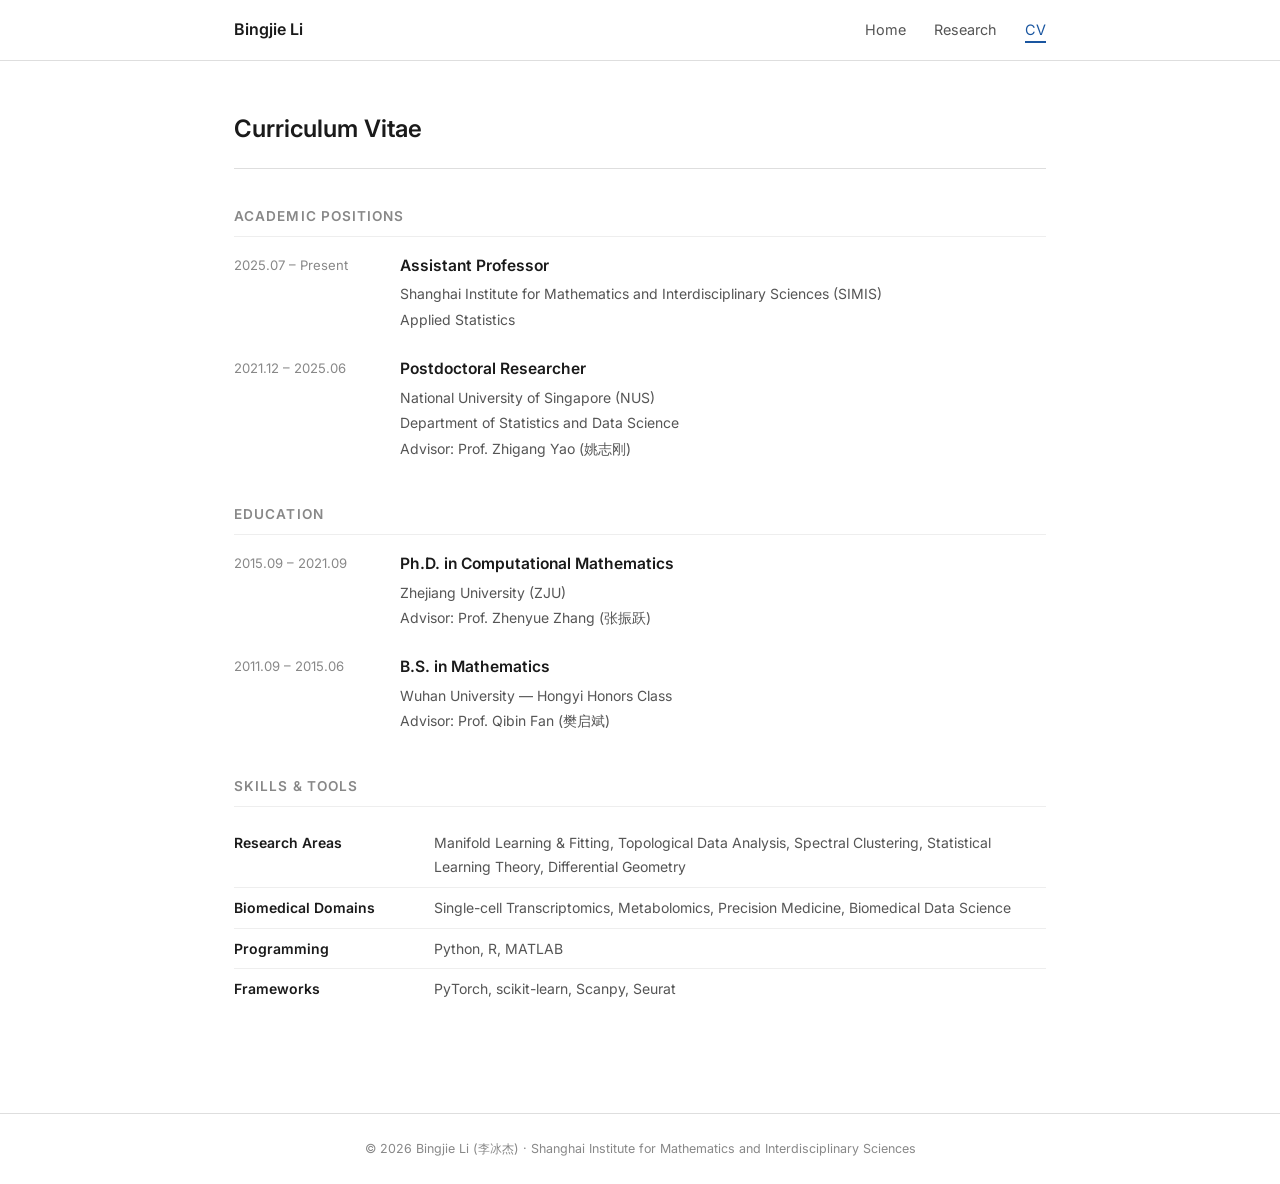
==== cv.html @ 4bfda447 "Redesign as clean academic multi-page website - White background, minimal academic styling (no anima" ====
<!DOCTYPE html>
<html lang="en">
<head>
  <meta charset="UTF-8" />
  <meta name="viewport" content="width=device-width, initial-scale=1.0" />
  <meta name="description" content="CV of Bingjie Li, SIMIS." />
  <title>CV | Bingjie Li</title>
  <link rel="stylesheet" href="styles.css" />
  <link rel="preconnect" href="https://fonts.googleapis.com" />
  <link href="https://fonts.googleapis.com/css2?family=Inter:wght@300;400;500;600&display=swap" rel="stylesheet" />
</head>
<body>

  <nav id="navbar">
    <div class="nav-inner">
      <a href="index.html" class="nav-brand">Bingjie Li</a>
      <ul class="nav-links">
        <li><a href="index.html">Home</a></li>
        <li><a href="research.html">Research</a></li>
        <li><a href="cv.html" class="active">CV</a></li>
      </ul>
      <button class="nav-toggle" id="navToggle" aria-label="Toggle menu">
        <span></span><span></span><span></span>
      </button>
    </div>
  </nav>

  <main>
    <div class="container">

      <div class="page-header">
        <h1>Curriculum Vitae</h1>
      </div>

      <!-- Positions -->
      <div class="cv-section">
        <h2>Academic Positions</h2>

        <div class="cv-item">
          <div class="cv-date">2025.07 &ndash; Present</div>
          <div class="cv-detail">
            <h3>Assistant Professor</h3>
            <p>Shanghai Institute for Mathematics and Interdisciplinary Sciences (SIMIS)</p>
            <p>Applied Statistics</p>
          </div>
        </div>

        <div class="cv-item">
          <div class="cv-date">2021.12 &ndash; 2025.06</div>
          <div class="cv-detail">
            <h3>Postdoctoral Researcher</h3>
            <p>National University of Singapore (NUS)</p>
            <p>Department of Statistics and Data Science</p>
            <p>Advisor: Prof. Zhigang Yao (姚志刚)</p>
          </div>
        </div>

      </div>

      <!-- Education -->
      <div class="cv-section">
        <h2>Education</h2>

        <div class="cv-item">
          <div class="cv-date">2015.09 &ndash; 2021.09</div>
          <div class="cv-detail">
            <h3>Ph.D. in Computational Mathematics</h3>
            <p>Zhejiang University (ZJU)</p>
            <p>Advisor: Prof. Zhenyue Zhang (张振跃)</p>
          </div>
        </div>

        <div class="cv-item">
          <div class="cv-date">2011.09 &ndash; 2015.06</div>
          <div class="cv-detail">
            <h3>B.S. in Mathematics</h3>
            <p>Wuhan University &mdash; Hongyi Honors Class</p>
            <p>Advisor: Prof. Qibin Fan (樊启斌)</p>
          </div>
        </div>

      </div>

      <!-- Skills -->
      <div class="cv-section">
        <h2>Skills &amp; Tools</h2>
        <table class="skills-table">
          <tbody>
            <tr>
              <td class="skill-cat">Research Areas</td>
              <td class="skill-vals">Manifold Learning &amp; Fitting, Topological Data Analysis, Spectral Clustering, Statistical Learning Theory, Differential Geometry</td>
            </tr>
            <tr>
              <td class="skill-cat">Biomedical Domains</td>
              <td class="skill-vals">Single-cell Transcriptomics, Metabolomics, Precision Medicine, Biomedical Data Science</td>
            </tr>
            <tr>
              <td class="skill-cat">Programming</td>
              <td class="skill-vals">Python, R, MATLAB</td>
            </tr>
            <tr>
              <td class="skill-cat">Frameworks</td>
              <td class="skill-vals">PyTorch, scikit-learn, Scanpy, Seurat</td>
            </tr>
          </tbody>
        </table>
      </div>

    </div>
  </main>

  <footer>
    <p>&copy; 2026 Bingjie Li (李冰杰) &middot; Shanghai Institute for Mathematics and Interdisciplinary Sciences</p>
  </footer>

  <script src="script.js"></script>
</body>
</html>
---- styles.css ----
/* ============================================================
   VARIABLES & RESET
   ============================================================ */
:root {
  --bg:          #ffffff;
  --bg-alt:      #f7f7f7;
  --text:        #1a1a1a;
  --text-muted:  #555555;
  --text-light:  #888888;
  --accent:      #1a56a0;
  --accent-hover:#144080;
  --border:      #dedede;
  --border-light:#eeeeee;
  --nav-height:  60px;
  --max-width:   860px;
  --font:        'Inter', -apple-system, BlinkMacSystemFont, 'Segoe UI', sans-serif;
}

*, *::before, *::after { box-sizing: border-box; margin: 0; padding: 0; }

html { font-size: 16px; }

body {
  font-family: var(--font);
  background: var(--bg);
  color: var(--text);
  line-height: 1.7;
}

a { color: var(--accent); text-decoration: none; }
a:hover { text-decoration: underline; color: var(--accent-hover); }
ul { list-style: none; }

/* ============================================================
   NAVIGATION
   ============================================================ */
#navbar {
  position: sticky;
  top: 0;
  background: #ffffff;
  border-bottom: 1px solid var(--border);
  z-index: 100;
}

.nav-inner {
  max-width: var(--max-width);
  margin: 0 auto;
  padding: 0 24px;
  height: var(--nav-height);
  display: flex;
  align-items: center;
  justify-content: space-between;
}

.nav-brand {
  font-weight: 600;
  font-size: 1rem;
  color: var(--text);
  text-decoration: none;
}
.nav-brand:hover { color: var(--accent); text-decoration: none; }

.nav-links {
  display: flex;
  gap: 28px;
}

.nav-links a {
  font-size: 0.9rem;
  color: var(--text-muted);
  text-decoration: none;
  padding-bottom: 3px;
  border-bottom: 2px solid transparent;
  transition: color 0.15s, border-color 0.15s;
}

.nav-links a:hover {
  color: var(--text);
  text-decoration: none;
  border-bottom-color: var(--border);
}

.nav-links a.active {
  color: var(--accent);
  border-bottom-color: var(--accent);
}

.nav-toggle {
  display: none;
  flex-direction: column;
  gap: 5px;
  background: none;
  border: none;
  cursor: pointer;
  padding: 4px;
}
.nav-toggle span {
  display: block;
  width: 22px;
  height: 2px;
  background: var(--text);
  border-radius: 1px;
  transition: 0.2s;
}

/* ============================================================
   LAYOUT
   ============================================================ */
.container {
  max-width: var(--max-width);
  margin: 0 auto;
  padding: 48px 24px 64px;
}

/* ============================================================
   HOME — PROFILE
   ============================================================ */
.profile-layout {
  display: grid;
  grid-template-columns: 180px 1fr;
  gap: 36px;
  align-items: start;
  margin-bottom: 44px;
  padding-bottom: 36px;
  border-bottom: 1px solid var(--border);
}

.photo-placeholder {
  width: 160px;
  height: 200px;
  background: var(--bg-alt);
  border: 1px solid var(--border);
  display: flex;
  align-items: center;
  justify-content: center;
}
.photo-placeholder svg {
  width: 72px;
  height: 72px;
}

.profile-info h1 {
  font-size: 1.75rem;
  font-weight: 600;
  line-height: 1.2;
  margin-bottom: 6px;
}

.name-zh {
  font-size: 1.1rem;
  font-weight: 400;
  color: var(--text-muted);
  margin-left: 8px;
}

.profile-title {
  font-size: 1rem;
  font-weight: 500;
  color: var(--text);
  margin-bottom: 2px;
}

.profile-institution {
  font-size: 0.9rem;
  color: var(--text-muted);
  margin-bottom: 16px;
}

.profile-contact {
  display: flex;
  flex-direction: column;
  gap: 4px;
  font-size: 0.875rem;
  color: var(--text-muted);
}

.profile-contact a {
  color: var(--accent);
}

/* ============================================================
   HOME — BIO
   ============================================================ */
.bio-section {
  margin-bottom: 40px;
}

.bio-section h2 {
  font-size: 1rem;
  font-weight: 600;
  text-transform: uppercase;
  letter-spacing: 0.06em;
  color: var(--text-light);
  margin-bottom: 16px;
}

.bio-section p {
  font-size: 0.95rem;
  color: var(--text-muted);
  margin-bottom: 14px;
}

.bio-section p strong { color: var(--text); font-weight: 600; }
.bio-section p em    { color: var(--text); font-style: italic; }

/* ============================================================
   PAGE HEADER (used in sub-pages)
   ============================================================ */
.page-header {
  margin-bottom: 36px;
  padding-bottom: 18px;
  border-bottom: 1px solid var(--border);
}

.page-header h1 {
  font-size: 1.5rem;
  font-weight: 600;
}

/* ============================================================
   PUBLICATIONS
   ============================================================ */
.pub-year-group {
  margin-bottom: 40px;
}

.pub-year-group h2 {
  font-size: 0.85rem;
  font-weight: 600;
  text-transform: uppercase;
  letter-spacing: 0.08em;
  color: var(--text-light);
  margin-bottom: 16px;
  padding-bottom: 8px;
  border-bottom: 1px solid var(--border-light);
}

.pub-item {
  padding: 14px 0;
  border-bottom: 1px solid var(--border-light);
}
.pub-item:last-child { border-bottom: none; }

.pub-venue-tag {
  display: inline-block;
  font-size: 0.7rem;
  font-weight: 600;
  letter-spacing: 0.04em;
  padding: 2px 7px;
  border-radius: 3px;
  margin-bottom: 7px;
  text-transform: uppercase;
}

.pub-venue-tag.pnas        { background: #e8f5ee; color: #2e7d32; }
.pub-venue-tag.nature-comm { background: #f3e8ff; color: #6b21a8; }
.pub-venue-tag.cell-press  { background: #fff3e0; color: #c05a00; }
.pub-venue-tag.arxiv       { background: #e8f0fe; color: #1a56a0; }

.pub-title {
  font-size: 0.975rem;
  font-weight: 600;
  color: var(--text);
  margin-bottom: 4px;
  line-height: 1.5;
}

.pub-authors {
  font-size: 0.875rem;
  color: var(--text-muted);
  margin-bottom: 3px;
}
.pub-authors strong { color: var(--text); font-weight: 600; }

.pub-journal {
  font-size: 0.875rem;
  color: var(--text-light);
  font-style: italic;
  margin-bottom: 5px;
}

.pub-desc {
  font-size: 0.875rem;
  color: var(--text-muted);
  margin-top: 6px;
  line-height: 1.65;
}

.pub-links {
  margin-top: 8px;
  display: flex;
  gap: 14px;
}
.pub-links a {
  font-size: 0.8rem;
  color: var(--accent);
}

/* ============================================================
   CV
   ============================================================ */
.cv-section {
  margin-bottom: 40px;
}

.cv-section h2 {
  font-size: 0.85rem;
  font-weight: 600;
  text-transform: uppercase;
  letter-spacing: 0.08em;
  color: var(--text-light);
  margin-bottom: 16px;
  padding-bottom: 8px;
  border-bottom: 1px solid var(--border-light);
}

.cv-item {
  display: grid;
  grid-template-columns: 150px 1fr;
  gap: 16px;
  margin-bottom: 22px;
}

.cv-date {
  font-size: 0.82rem;
  color: var(--text-light);
  padding-top: 3px;
  line-height: 1.5;
}

.cv-detail h3 {
  font-size: 0.975rem;
  font-weight: 600;
  color: var(--text);
  margin-bottom: 3px;
}

.cv-detail p {
  font-size: 0.875rem;
  color: var(--text-muted);
  margin-bottom: 2px;
}

/* Skills table-style */
.skills-table {
  width: 100%;
  border-collapse: collapse;
  font-size: 0.875rem;
}

.skills-table td {
  padding: 8px 0;
  border-bottom: 1px solid var(--border-light);
  vertical-align: top;
}

.skills-table tr:last-child td {
  border-bottom: none;
}

.skills-table .skill-cat {
  font-weight: 600;
  color: var(--text);
  width: 200px;
  padding-right: 16px;
}

.skills-table .skill-vals {
  color: var(--text-muted);
}

/* ============================================================
   FOOTER
   ============================================================ */
footer {
  border-top: 1px solid var(--border);
  padding: 24px;
  text-align: center;
  font-size: 0.78rem;
  color: var(--text-light);
}

/* ============================================================
   RESPONSIVE
   ============================================================ */
@media (max-width: 640px) {
  .nav-links { display: none; }
  .nav-toggle { display: flex; }

  .nav-links.open {
    display: flex;
    flex-direction: column;
    position: fixed;
    top: var(--nav-height);
    left: 0;
    right: 0;
    background: #ffffff;
    border-bottom: 1px solid var(--border);
    padding: 16px 24px;
    gap: 16px;
  }

  .profile-layout {
    grid-template-columns: 1fr;
    gap: 24px;
  }

  .photo-placeholder {
    width: 120px;
    height: 150px;
  }

  .cv-item {
    grid-template-columns: 1fr;
    gap: 2px;
  }

  .cv-date {
    color: var(--text-light);
    font-size: 0.8rem;
  }

  .skills-table .skill-cat {
    width: auto;
    display: block;
  }
  .skills-table td {
    display: block;
    padding: 4px 0;
  }
  .skills-table tr { display: block; margin-bottom: 12px; }
  .skills-table tr td:first-child { border-bottom: none; padding-bottom: 2px; }
}
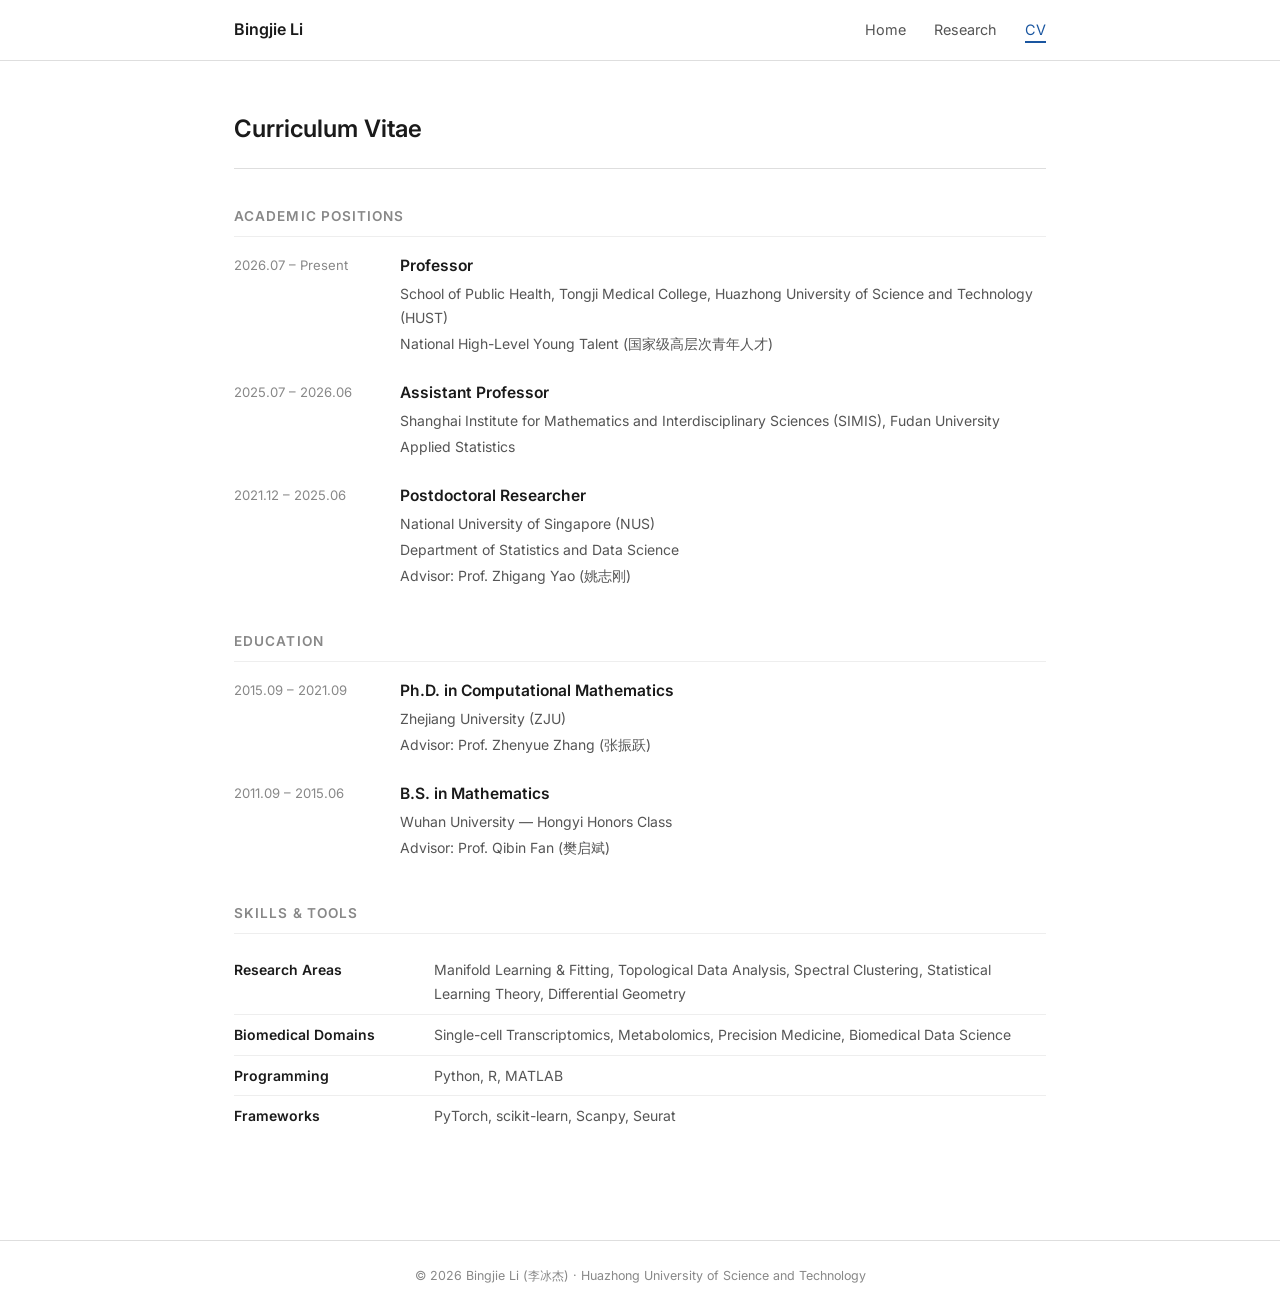
==== commit 87ceb118: "Update cv.html" ====
--- a/cv.html
+++ b/cv.html
@@ -3,7 +3,7 @@
 <head>
   <meta charset="UTF-8" />
   <meta name="viewport" content="width=device-width, initial-scale=1.0" />
-  <meta name="description" content="CV of Bingjie Li, SIMIS." />
+  <meta name="description" content="CV of Bingjie Li, HUST." />
   <title>CV | Bingjie Li</title>
   <link rel="stylesheet" href="styles.css" />
   <link rel="preconnect" href="https://fonts.googleapis.com" />
@@ -37,10 +37,19 @@
         <h2>Academic Positions</h2>
 
         <div class="cv-item">
-          <div class="cv-date">2025.07 &ndash; Present</div>
+          <div class="cv-date">2026.07 &ndash; Present</div>
+          <div class="cv-detail">
+            <h3>Professor</h3>
+            <p>School of Public Health, Tongji Medical College, Huazhong University of Science and Technology (HUST)</p>
+            <p>National High-Level Young Talent (国家级高层次青年人才)</p>
+          </div>
+        </div>
+
+        <div class="cv-item">
+          <div class="cv-date">2025.07 &ndash; 2026.06</div>
           <div class="cv-detail">
             <h3>Assistant Professor</h3>
-            <p>Shanghai Institute for Mathematics and Interdisciplinary Sciences (SIMIS)</p>
+            <p>Shanghai Institute for Mathematics and Interdisciplinary Sciences (SIMIS), Fudan University</p>
             <p>Applied Statistics</p>
           </div>
         </div>
@@ -110,7 +119,7 @@
   </main>
 
   <footer>
-    <p>&copy; 2026 Bingjie Li (李冰杰) &middot; Shanghai Institute for Mathematics and Interdisciplinary Sciences</p>
+    <p>&copy; 2026 Bingjie Li (李冰杰) &middot; Huazhong University of Science and Technology</p>
   </footer>
 
   <script src="script.js"></script>
--- a/styles.css
+++ b/styles.css
@@ -113,37 +113,21 @@
 }
 
 /* ============================================================
-   HOME — PROFILE
-   ============================================================ */
-.profile-layout {
-  display: grid;
-  grid-template-columns: 180px 1fr;
-  gap: 36px;
-  align-items: start;
+   HOME — PROFILE HEADER
+   ============================================================ */
+.profile-header {
   margin-bottom: 44px;
   padding-bottom: 36px;
   border-bottom: 1px solid var(--border);
 }
 
-.photo-placeholder {
-  width: 160px;
-  height: 200px;
-  background: var(--bg-alt);
-  border: 1px solid var(--border);
-  display: flex;
-  align-items: center;
-  justify-content: center;
-}
-.photo-placeholder svg {
-  width: 72px;
-  height: 72px;
-}
-
-.profile-info h1 {
+
+.profile-header h1 {
   font-size: 1.75rem;
   font-weight: 600;
   line-height: 1.2;
   margin-bottom: 6px;
+  color: var(--text);
 }
 
 .name-zh {
@@ -202,6 +186,52 @@
 
 .bio-section p strong { color: var(--text); font-weight: 600; }
 .bio-section p em    { color: var(--text); font-style: italic; }
+
+/* ============================================================
+   HOME — INTEREST LIST & EXPERIENCE
+   ============================================================ */
+.interest-list {
+  list-style: disc;
+  padding-left: 20px;
+  margin-top: 8px;
+}
+
+.interest-list li {
+  font-size: 0.95rem;
+  color: var(--text-muted);
+  margin-bottom: 8px;
+  line-height: 1.65;
+}
+
+.interest-list li strong {
+  color: var(--text);
+  font-weight: 600;
+}
+
+.exp-item {
+  display: grid;
+  grid-template-columns: 160px 1fr;
+  gap: 16px;
+  margin-bottom: 22px;
+  font-size: 0.9rem;
+}
+
+.exp-date {
+  color: var(--text-light);
+  font-size: 0.82rem;
+  padding-top: 2px;
+  line-height: 1.6;
+}
+
+.exp-detail {
+  color: var(--text-muted);
+  line-height: 1.65;
+}
+
+.exp-detail strong {
+  color: var(--text);
+  font-weight: 600;
+}
 
 /* ============================================================
    PAGE HEADER (used in sub-pages)
@@ -400,14 +430,9 @@
     gap: 16px;
   }
 
-  .profile-layout {
+  .exp-item {
     grid-template-columns: 1fr;
-    gap: 24px;
-  }
-
-  .photo-placeholder {
-    width: 120px;
-    height: 150px;
+    gap: 2px;
   }
 
   .cv-item {
